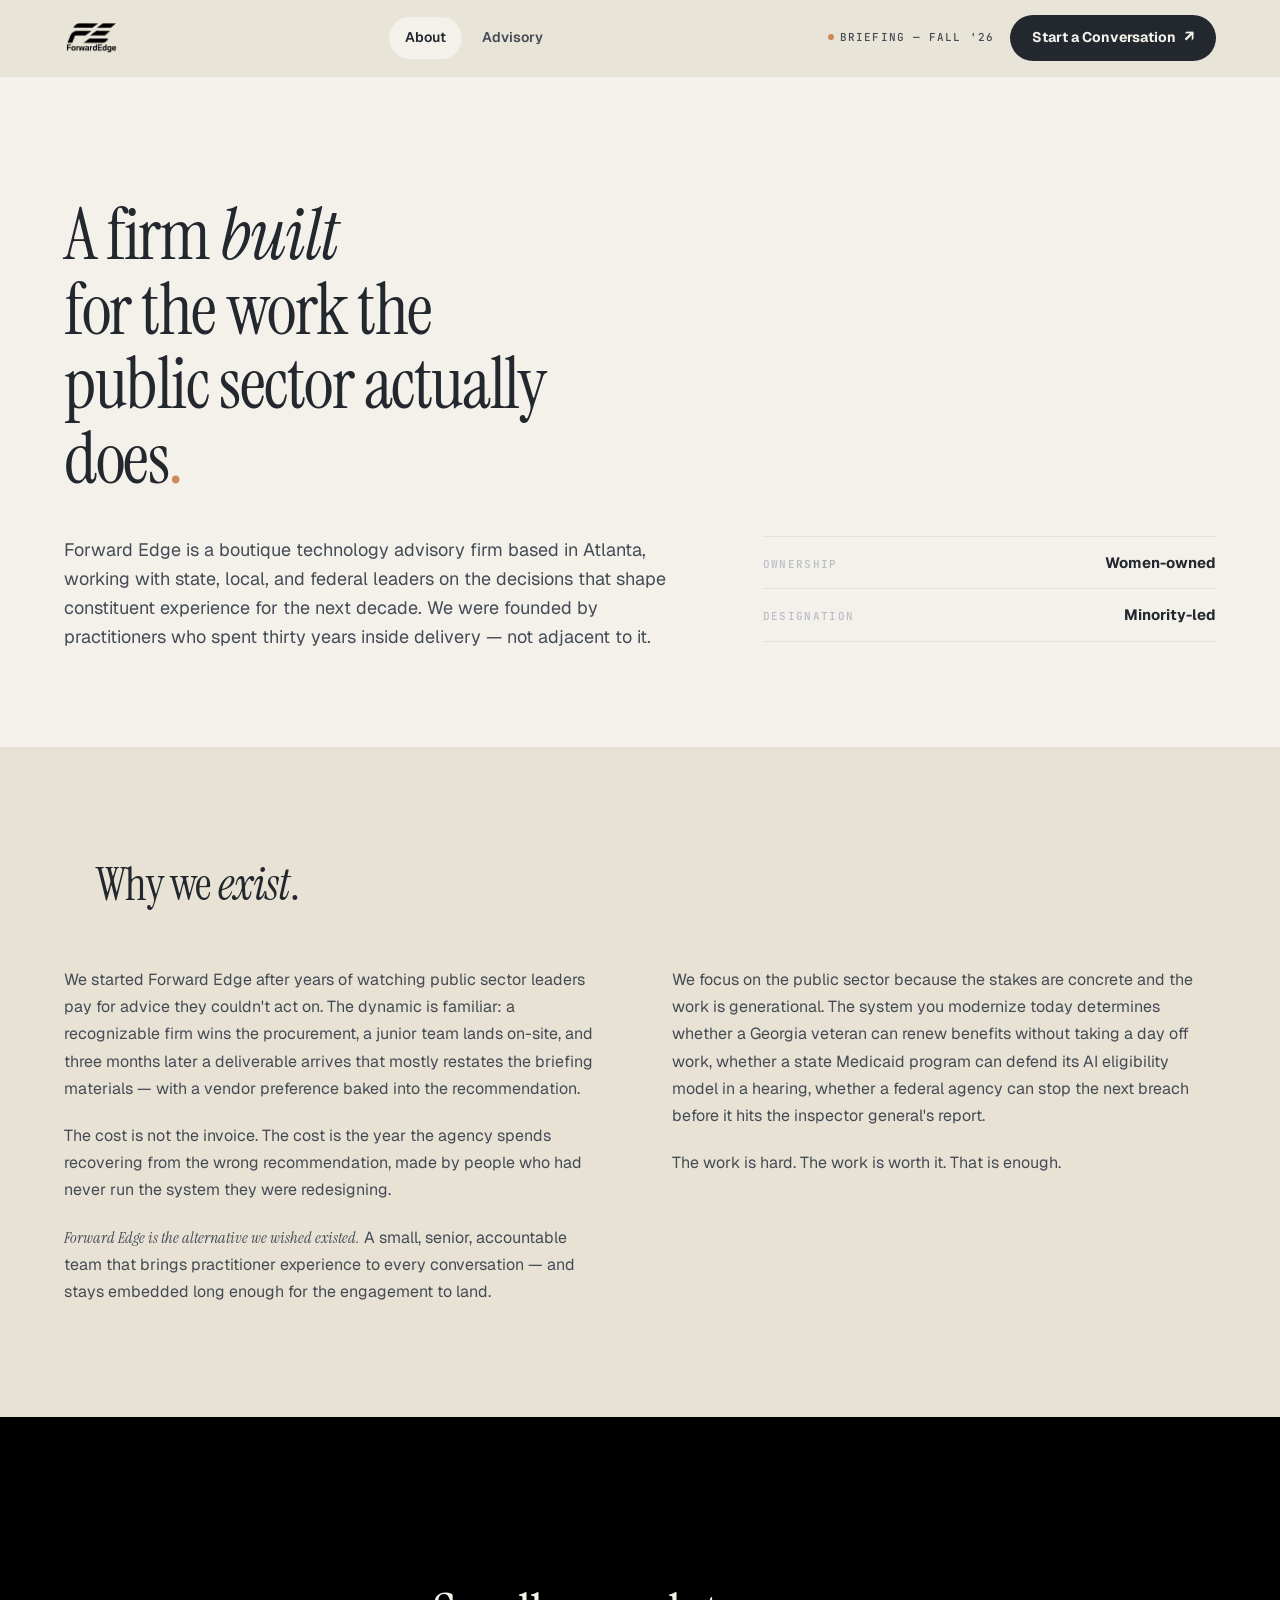
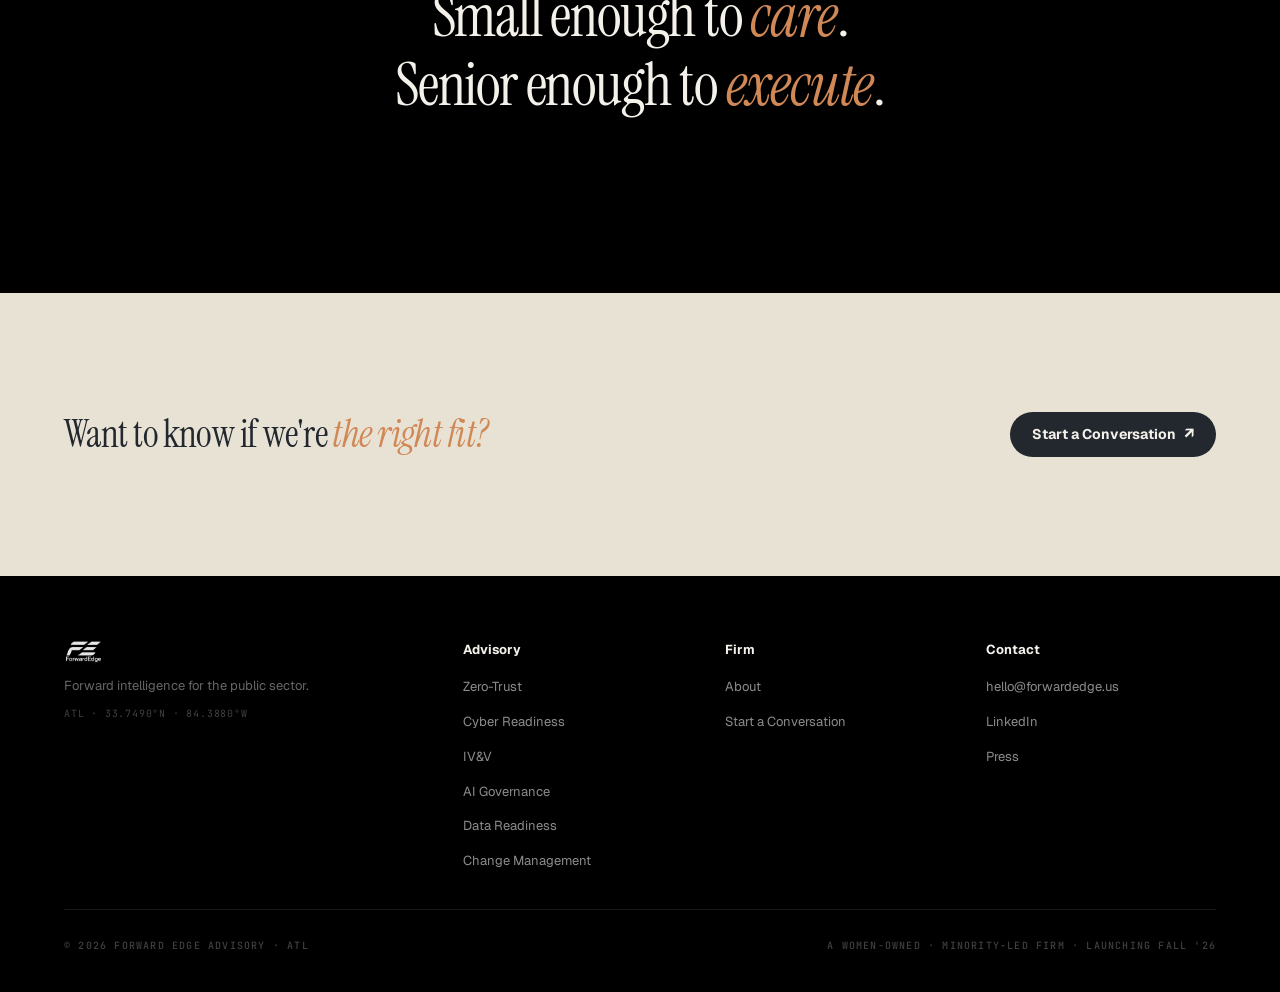
==== about.html @ fe89b639 "Add About page; point homepage About link to about.html" ====
<!doctype html>
<html lang="en">
<head>
<meta charset="utf-8" />
<meta name="viewport" content="width=device-width, initial-scale=1" />
<title>About · Forward Edge</title>
<link rel="icon" href="assets/fe-mark-black.png" />
<link rel="preconnect" href="https://fonts.googleapis.com" />
<link rel="preconnect" href="https://fonts.gstatic.com" crossorigin />
<link href="https://fonts.googleapis.com/css2?family=Instrument+Serif:ital@0;1&family=Geist:wght@400;500;600;700&family=JetBrains+Mono:wght@400;500;600&display=swap" rel="stylesheet" />
<link rel="stylesheet" href="styles.css" />
</head>
<body>

<header class="nav">
  <div class="container nav-inner">
    <a class="nav-brand" href="index.html" aria-label="Forward Edge — home">
      <img src="assets/fe-lockup-black.png" alt="Forward Edge" />
    </a>
    <nav class="nav-links" aria-label="Primary">
      <a href="about.html" class="is-current">About</a>
      <a href="advisory.html">Advisory</a>
 <!--    <a href="how-we-work.html">Approach</a>
      <a href="insights.html">Insights</a> -->
    </nav>
    <div class="nav-cta">
      <span class="nav-status"><span class="dot-edge"></span>Briefing — Fall '26</span>
      <a class="btn btn-primary" href="contact.html">Start a Conversation<span class="btn-arrow">↗</span></a>
      <button class="nav-toggle" aria-label="Open menu">☰</button>
    </div>
  </div>
</header>

<section class="page-hero">
  <div class="container">
    <div class="meta">
    <!--  <span class="eyebrow">About Forward Edge</span>
      <span class="mono">FE — 100 · WHO WE ARE</span> -->
    </div>
    <h1>A firm <em>built</em><br/>for the work the<br/>public sector actually does<span class="stop">.</span></h1>
    <div class="deck">
      <p>
        Forward Edge is a boutique technology advisory firm based in Atlanta, working with state, local,
        and federal leaders on the decisions that shape constituent experience for the next decade.
        We were founded by practitioners who spent thirty years inside delivery &mdash; not adjacent to it.
      </p>
      <div class="side">
      <!--  <div><span class="mono">Based</span><span class="val">Atlanta, GA</span></div> -->
        <div><span class="mono">Ownership</span><span class="val">Women-owned</span></div>
        <div><span class="mono">Designation</span><span class="val">Minority-led</span></div>
    <!--    <div><span class="mono">Designation</span><span class="val">Minority-led</span></div> -->
      </div>
    </div>
  </div>
</section>

<!-- Story / why we exist -->
<section class="section-pad surface-stone">
  <div class="container">
    <div class="section-head reveal">
      <span class="num"></span>
      <div>
        <h2>Why we <em>exist</em>.</h2>
      </div>
    </div>
    <div class="cols-2 reveal">
      <div class="prose">
        <p>We started Forward Edge after years of watching public sector leaders pay for advice they couldn't act on. The dynamic is familiar: a recognizable firm wins the procurement, a junior team lands on-site, and three months later a deliverable arrives that mostly restates the briefing materials &mdash; with a vendor preference baked into the recommendation.</p>
        <p>The cost is not the invoice. The cost is the year the agency spends recovering from the wrong recommendation, made by people who had never run the system they were redesigning.</p>
        <p><span class="serif-i">Forward Edge is the alternative we wished existed.</span> A small, senior, accountable team that brings practitioner experience to every conversation &mdash; and stays embedded long enough for the engagement to land.</p>
      </div>
      <div class="prose">
        <p>We focus on the public sector because the stakes are concrete and the work is generational. The system you modernize today determines whether a Georgia veteran can renew benefits without taking a day off work, whether a state Medicaid program can defend its AI eligibility model in a hearing, whether a federal agency can stop the next breach before it hits the inspector general's report.</p>
        <p>The work is hard. The work is worth it. That is enough.</p>
      </div>
    </div>
  </div>
</section>

<!-- Editorial photo -->
<!-- <section class="section-pad-sm surface-black">
  <div class="container">
    <div class="photo cool reveal is-soft" style="aspect-ratio: 21/9; border-radius: var(--r-md);"><img src="assets/photos/about-hero-2.jpg" alt="" class="photo-img" />
      <span class="placeholder-tag">Photo · 21:9 · gov interior, architectural</span>
     <div class="photo-mark"><div class="photo-mark-wrap"><span class="ring">photo</span></div></div> <div class="photo-mark">
        <div class="photo-mark-wrap">
          <span class="ring">photo</span>
          <span class="sub">Replace with architectural · interior · no people</span>
        </div>
      </div>
      <div class="caption">
        <span>Forward Edge keeps a small footprint —<br/>in Atlanta, in your agency, in your inbox.</span>
        <span class="mono" style="font-family: var(--font-mono); font-style: normal; font-size: 11px; letter-spacing: .14em; color: rgba(244,241,235,.7);">ATL · HQ</span>
      </div>
    </div>
  </div>
</section> -->

<!-- The people -->
<!--
<section class="section-pad surface-stone">
  <div class="container">
    <div class="section-head reveal">
      <span class="num">/ 02 THE TEAM</span>
      <div>
        <h2>Senior names on <em>every</em> engagement.</h2>
        <p class="deck">
          We do not hand projects to junior consultants. The partner who scoped the work is the partner who runs it &mdash; and the partner whose name is on the memo.
        </p>
      </div>
    </div>

    <div class="team reveal">
      <article class="team-card">
        <div class="team-photo photo warm"><span class="placeholder-tag">Portrait</span><div class="photo-mark"><div class="photo-mark-wrap"><span class="ring">photo</span></div></div></div>
        <div class="team-info">
          <h3 class="name">TBA</h3>
          <p class="role">FOUNDER · CEO</p>
          <p>Three decades inside public sector delivery, including statewide modernization programs and large-scale technology procurements.</p>
        </div>
      </article>
      <article class="team-card">
        <div class="team-photo photo cool"><span class="placeholder-tag">Portrait</span><div class="photo-mark"><div class="photo-mark-wrap"><span class="ring">photo</span></div></div></div>
        <div class="team-info">
          <h3 class="name">TBA</h3>
          <p class="role">FOUNDER · COO</p>
          <p>Operator-led delivery, enterprise transformation programs, and the procurement playbook agencies actually need.</p>
        </div>
      </article>
      <article class="team-card">
        <div class="team-photo photo atmospheric"><span class="placeholder-tag">Portrait</span><div class="photo-mark"><div class="photo-mark-wrap"><span class="ring">photo</span></div></div></div>
        <div class="team-info">
          <h3 class="name">TBA</h3>
          <p class="role">CIO ADVISOR</p>
          <p>Enterprise architecture, IT governance, and product management oversight on multi-billion-dollar technology portfolios.</p>
        </div>
      </article>
      <article class="team-card">
        <div class="team-photo photo architectural"><span class="placeholder-tag">Portrait</span><div class="photo-mark"><div class="photo-mark-wrap"><span class="ring">photo</span></div></div></div>
        <div class="team-info">
          <h3 class="name">TBA</h3>
          <p class="role">CSO ADVISOR</p>
          <p>Senior public health operations, federal policy, and large-scale grants and program leadership.</p>
        </div>
      </article>
    </div>
  </div>
</section>
-->

<!-- Manifesto dark break -->
<section class="manifesto">
  <div class="container">
    <div class="manifesto-meta">
 <!--     <span class="mono">— FIRM POSTURE</span>
      <span class="mono">FE-100 / 02</span> -->
    </div>
    <h2>
      Small enough to <em>care</em>.<br/>
      Senior enough to <em>execute</em>.
    </h2>
    <div class="manifesto-foot">
 <!--     <span class="attr">— A FORWARDEDGE POSITION</span>
      <a href="contact.html"><span class="arrow-circle">↗</span></a> -->
    </div>
  </div>
</section>

<!-- End CTA -->
<section class="section-pad surface-stone">
  <div class="container end-cta">
    <div class="row reveal">
      <h3>Want to know if we're <em>the right fit?</em></h3>
      <a class="btn btn-primary" href="contact.html">Start a Conversation<span class="btn-arrow">↗</span></a>
    </div>
  </div>
</section>

<!-- Footer -->
<footer class="footer">
  <div class="container">
    <div class="footer-cols">
      <div class="footer-col footer-brand">
        <img src="assets/fe-lockup-black.png" alt="Forward Edge" />
        <p>Forward intelligence for the public sector.</p>
        <div class="footer-coords">ATL · 33.7490°N · 84.3880°W</div>
      </div>
      <div class="footer-col">
        <h4>Advisory</h4>
        <ul>
          <li><a href="advisory.html#zero-trust">Zero-Trust</a></li>
          <li><a href="advisory.html#cyber">Cyber Readiness</a></li>
          <li><a href="advisory.html#ivv">IV&amp;V</a></li>
          <li><a href="advisory.html#ai-gov">AI Governance</a></li>
          <li><a href="advisory.html#data">Data Readiness</a></li>
          <li><a href="advisory.html#change">Change Management</a></li>
        </ul>
      </div>
      <div class="footer-col">
        <h4>Firm</h4>
        <ul>
          <li><a href="about.html">About</a></li>
        <!--  <li><a href="how-we-work.html">How we work</a></li>
          <li><a href="insights.html">Insights</a></li> -->
          <li><a href="contact.html">Start a Conversation</a></li>
        </ul>
      </div>
      <div class="footer-col">
        <h4>Contact</h4>
        <ul>
          <li><a href="mailto:hello@forwardedge.co">hello@forwardedge.us</a></li>
          <li><a href="#">LinkedIn</a></li>
          <li><a href="#">Press</a></li>
        </ul>
      </div>
    </div>
    <div class="footer-base">
      <span class="mono">© 2026 Forward Edge Advisory · ATL</span>
      <span class="mono">A WOMEN-OWNED · MINORITY-LED FIRM · LAUNCHING FALL '26</span>
    </div>
  </div>
</footer>

<script src="script.js"></script>
</body>
</html>
---- styles.css ----
/* ── Tokens (shared with index.html) ── */
:root {
  --color-navy:      #23282F;
  --color-navy-deep: #000000;
  --color-navy-mid:  #444B55;
  --color-white:     #F4F1EB;
  --color-fog:       #F4F1EB;
  --color-cloud:     #E8E2D5;
  --color-sand:      #D7CDB9;
  --color-slate:     #444B55;
  --color-mist:      #B8BEC7;
  --color-gold:      #D08856;
  --color-gold-deep: #A86635;

  --font-display: "Instrument Serif", Georgia, serif;
  --font-sans:    "Geist", system-ui, -apple-system, sans-serif;
  --font-mono:    "JetBrains Mono", ui-monospace, Menlo, monospace;

  --r-sm: 6px;
  --r-md: 14px;
  --r-pill: 9999px;

  --shadow-card:  0 1px 0 rgba(0,0,0,.04), 0 18px 40px -20px rgba(6,18,38,.25);
  --shadow-hover: 0 2px 0 rgba(0,0,0,.06), 0 30px 60px -28px rgba(6,18,38,.35);

  --container: 1280px;
  --gutter: clamp(20px, 5vw, 72px);
}

*, *::before, *::after { box-sizing: border-box; margin: 0; padding: 0; }
html, body {
  background: var(--color-white);
  color: var(--color-navy);
  font-family: var(--font-sans);
  font-size: 16px;
  line-height: 1.55;
  -webkit-font-smoothing: antialiased;
  -moz-osx-font-smoothing: grayscale;
}
img { max-width: 100%; display: block; }
a { color: inherit; text-decoration: none; }
::selection { background: var(--color-gold); color: var(--color-navy-deep); }

.container { max-width: var(--container); margin: 0 auto; padding: 0 var(--gutter); }

.mono {
  font-family: var(--font-mono);
  font-size: 11px;
  font-weight: 500;
  letter-spacing: 0.12em;
  text-transform: uppercase;
  color: var(--color-mist);
}
.eyebrow {
  font-family: var(--font-mono);
  font-size: 12px;
  font-weight: 600;
  letter-spacing: 0.14em;
  text-transform: uppercase;
  color: var(--color-gold-deep);
}
.dot-edge { display: inline-block; width: 6px; height: 6px; border-radius: 50%; background: var(--color-gold); margin-right: 6px; position: relative; top: -1px; }
em { font-style: italic; }
.stop { color: var(--color-gold); }
.serif-i { font-family: var(--font-display); font-style: italic; }

/* ── Buttons ── */
.btn {
  display: inline-flex;
  align-items: center;
  gap: 8px;
  padding: 12px 22px;
  font-family: var(--font-sans);
  font-size: 14px;
  font-weight: 700;
  border-radius: var(--r-pill);
  border: none;
  cursor: pointer;
  transition: background .15s, transform .15s, border-color .15s;
  text-decoration: none;
  white-space: nowrap;
}
.btn-primary { background: var(--color-navy); color: var(--color-white); }
.btn-primary:hover { background: var(--color-navy-mid); transform: translateY(-1px); }
.btn-arrow { font-size: 16px; line-height: 1; }

/* ── Nav ── */
.nav {
  position: sticky;
  top: 0;
  z-index: 100;
  background: rgba(232,226,213,0.88);
  backdrop-filter: saturate(140%) blur(14px);
  -webkit-backdrop-filter: saturate(140%) blur(14px);
  border-bottom: 1px solid var(--color-cloud);
}
.nav-inner {
  display: flex;
  align-items: center;
  justify-content: space-between;
  height: 76px;
  gap: 24px;
}
.nav-brand img { height: 34px; width: auto; }
.nav-links {
  display: flex;
  align-items: center;
  gap: 4px;
}
.nav-links a {
  font-size: 14px;
  font-weight: 600;
  color: var(--color-slate);
  padding: 10px 16px;
  border-radius: var(--r-pill);
  transition: color .15s, background .15s;
}
.nav-links a:hover,
.nav-links a.is-current { color: var(--color-navy); background: var(--color-fog); }
.nav-cta { display: flex; align-items: center; gap: 16px; }
.nav-status {
  display: inline-flex;
  align-items: center;
  font-family: var(--font-mono);
  font-size: 11px;
  font-weight: 500;
  letter-spacing: 0.10em;
  text-transform: uppercase;
  color: var(--color-slate);
  white-space: nowrap;
}
.nav-toggle {
  display: none;
  background: none;
  border: none;
  cursor: pointer;
  font-size: 20px;
  color: var(--color-navy);
  padding: 4px 8px;
}

/* ── Page hero ── */
.page-hero {
  padding: clamp(64px, 9vw, 112px) 0 clamp(56px, 8vw, 96px);
  border-bottom: 1px solid var(--color-cloud);
}
.page-hero .meta { min-height: 1px; margin-bottom: 8px; }
.page-hero h1 {
  font-family: var(--font-display);
  font-weight: 400;
  font-size: clamp(40px, 5.6vw, 72px);
  line-height: 1.04;
  letter-spacing: -0.02em;
  color: var(--color-navy);
  margin-bottom: 40px;
  max-width: 18ch;
}
.deck {
  display: grid;
  grid-template-columns: 1.4fr 1fr;
  gap: clamp(32px, 5vw, 64px);
  align-items: start;
}
.deck > p {
  font-size: clamp(16px, 1.5vw, 18px);
  color: var(--color-slate);
  line-height: 1.6;
  max-width: 56ch;
}
.side {
  display: flex;
  flex-direction: column;
  gap: 0;
  border-top: 1px solid var(--color-cloud);
}
.side > div {
  display: flex;
  align-items: baseline;
  justify-content: space-between;
  gap: 16px;
  padding: 14px 0;
  border-bottom: 1px solid var(--color-cloud);
}
.side .val { font-weight: 700; color: var(--color-navy); font-size: 15px; }

/* ── Section scaffolding ── */
.section-pad { padding: clamp(64px, 9vw, 112px) 0; }
.section-pad-sm { padding: clamp(32px, 5vw, 56px) 0; }
.surface-stone { background: var(--color-cloud); }
.surface-black { background: var(--color-navy-deep); }

.section-head {
  display: flex;
  align-items: flex-start;
  gap: 32px;
  margin-bottom: 48px;
}
.section-head .num {
  font-family: var(--font-mono);
  font-size: 11px;
  letter-spacing: 0.12em;
  text-transform: uppercase;
  color: var(--color-gold-deep);
  font-weight: 600;
  padding-top: 8px;
  flex-shrink: 0;
}
.section-head h2 {
  font-family: var(--font-display);
  font-weight: 400;
  font-size: clamp(30px, 3.6vw, 46px);
  letter-spacing: -0.02em;
  line-height: 1.08;
  color: var(--color-navy);
  margin-bottom: 8px;
}
.section-head .deck { display: block; font-size: 16px; color: var(--color-slate); max-width: 56ch; }

.cols-2 { display: grid; grid-template-columns: 1fr 1fr; gap: clamp(32px, 5vw, 64px); }
.prose p { font-size: 16px; color: var(--color-slate); line-height: 1.7; margin-bottom: 20px; }
.prose p:last-child { margin-bottom: 0; }

/* ── Manifesto ── */
.manifesto {
  padding: clamp(80px, 11vw, 140px) 0;
  background: var(--color-navy-deep);
  color: var(--color-white);
  text-align: center;
}
.manifesto-meta, .manifesto-foot {
  display: flex;
  align-items: center;
  justify-content: space-between;
  min-height: 1px;
}
.manifesto-meta { margin-bottom: 24px; }
.manifesto-foot { margin-top: 32px; }
.manifesto h2 {
  font-family: var(--font-display);
  font-weight: 400;
  font-size: clamp(32px, 5vw, 60px);
  line-height: 1.15;
  letter-spacing: -0.02em;
}
.manifesto h2 em { color: var(--color-gold); }
.manifesto .attr { font-family: var(--font-mono); font-size: 11px; letter-spacing: 0.1em; color: rgba(255,255,255,0.5); }
.arrow-circle {
  display: inline-flex;
  align-items: center;
  justify-content: center;
  width: 40px; height: 40px;
  border-radius: 50%;
  border: 1px solid rgba(255,255,255,0.3);
  color: var(--color-white);
}

/* ── End CTA ── */
.end-cta .row {
  display: flex;
  align-items: center;
  justify-content: space-between;
  gap: 24px;
  flex-wrap: wrap;
}
.end-cta h3 {
  font-family: var(--font-display);
  font-weight: 400;
  font-size: clamp(26px, 3.2vw, 38px);
  letter-spacing: -0.015em;
  color: var(--color-navy);
}
.end-cta h3 em { color: var(--color-gold); }

/* ── Photo / team scaffolding (used by sections currently commented out) ── */
.photo { position: relative; overflow: hidden; border-radius: var(--r-md); background: var(--color-navy); }
.photo-img { width: 100%; height: 100%; object-fit: cover; }
.placeholder-tag {
  position: absolute; top: 16px; left: 16px;
  font-family: var(--font-mono); font-size: 10px; letter-spacing: 0.1em; text-transform: uppercase;
  color: rgba(244,241,235,0.6); background: rgba(0,0,0,0.4); padding: 6px 10px; border-radius: var(--r-pill);
}
.photo-mark { position: absolute; inset: 0; display: flex; align-items: center; justify-content: center; }
.photo-mark-wrap { display: flex; flex-direction: column; align-items: center; gap: 6px; }
.ring {
  display: flex; align-items: center; justify-content: center;
  width: 64px; height: 64px; border-radius: 50%;
  border: 1px solid rgba(244,241,235,0.3);
  font-family: var(--font-mono); font-size: 10px; text-transform: uppercase; letter-spacing: 0.1em;
  color: rgba(244,241,235,0.7);
}
.photo-mark .sub { font-family: var(--font-mono); font-size: 10px; color: rgba(244,241,235,0.45); text-align: center; max-width: 220px; }
.caption {
  position: absolute; bottom: 16px; left: 16px; right: 16px;
  display: flex; align-items: flex-end; justify-content: space-between; gap: 16px;
  color: var(--color-white);
  font-family: var(--font-display); font-style: italic; font-size: 15px;
}
.team { display: grid; grid-template-columns: repeat(4, 1fr); gap: 20px; }
.team-card { background: var(--color-white); border-radius: var(--r-md); overflow: hidden; box-shadow: var(--shadow-card); }
.team-photo { aspect-ratio: 1; }
.team-info { padding: 20px 22px 26px; }
.team-info .name { font-family: var(--font-display); font-size: 20px; font-weight: 400; margin-bottom: 4px; }
.team-info .role { font-family: var(--font-mono); font-size: 10px; letter-spacing: 0.1em; text-transform: uppercase; color: var(--color-gold-deep); margin-bottom: 10px; }
.team-info p:last-child { font-size: 14px; color: var(--color-slate); line-height: 1.55; }

/* ── Footer ── */
.footer { padding: clamp(48px, 5vw, 72px) 0 clamp(24px, 3vw, 40px); background: var(--color-navy-deep); color: var(--color-white); }
.footer-cols {
  display: grid;
  grid-template-columns: 1.6fr 1fr 1fr 1fr;
  gap: 32px;
  padding-bottom: 36px;
  border-bottom: 1px solid rgba(255,255,255,0.1);
  margin-bottom: 28px;
}
.footer-brand img { height: 24px; width: auto; filter: brightness(0) invert(1); opacity: 0.9; margin-bottom: 12px; }
.footer-brand p { font-size: 13px; color: rgba(255,255,255,0.4); margin-bottom: 10px; }
.footer-coords { font-family: var(--font-mono); font-size: 10px; letter-spacing: 0.08em; color: rgba(255,255,255,0.25); }
.footer-col h4 { font-size: 13px; font-weight: 700; color: var(--color-white); margin-bottom: 14px; }
.footer-col ul { list-style: none; display: flex; flex-direction: column; gap: 10px; }
.footer-col a { font-size: 13px; color: rgba(255,255,255,0.55); transition: color .15s; }
.footer-col a:hover { color: var(--color-gold); }
.footer-base { display: flex; align-items: center; justify-content: space-between; gap: 16px; flex-wrap: wrap; }
.footer-base .mono { font-size: 10px; color: rgba(255,255,255,0.25); }

/* ── Scroll reveal ── */
.reveal { opacity: 0; transform: translateY(18px); transition: opacity 0.5s ease, transform 0.5s ease; }
.reveal.is-visible { opacity: 1; transform: translateY(0); }

/* ── Mobile nav (toggle target injected by script.js) ── */
.mobile-nav { display: none; position: fixed; inset: 0; z-index: 200; background: var(--color-navy); padding: 20px var(--gutter) 40px; flex-direction: column; }
.mobile-nav.open { display: flex; }
.mobile-nav-top { display: flex; justify-content: space-between; align-items: center; margin-bottom: 40px; }
.mobile-nav ul { list-style: none; display: flex; flex-direction: column; flex: 1; }
.mobile-nav ul li a { display: block; font-size: 26px; font-weight: 700; color: var(--color-white); padding: 16px 0; border-bottom: 1px solid rgba(255,255,255,0.12); }
.mobile-nav-cta { margin-top: 32px; }
.close-btn { background: none; border: none; cursor: pointer; font-size: 24px; color: var(--color-white); line-height: 1; }

/* ── Responsive ── */
@media (max-width: 900px) {
  .nav-links { display: none; }
  .nav-status { display: none; }
  .nav-toggle { display: flex; }
  .deck { grid-template-columns: 1fr; }
  .section-head { flex-direction: column; gap: 12px; }
  .cols-2 { grid-template-columns: 1fr; }
  .team { grid-template-columns: 1fr 1fr; }
  .footer-cols { grid-template-columns: 1fr 1fr; }
}
@media (max-width: 640px) {
  .end-cta .row { flex-direction: column; align-items: flex-start; }
  .team { grid-template-columns: 1fr; }
  .footer-cols { grid-template-columns: 1fr; }
  .footer-base { flex-direction: column; align-items: flex-start; gap: 8px; }
}
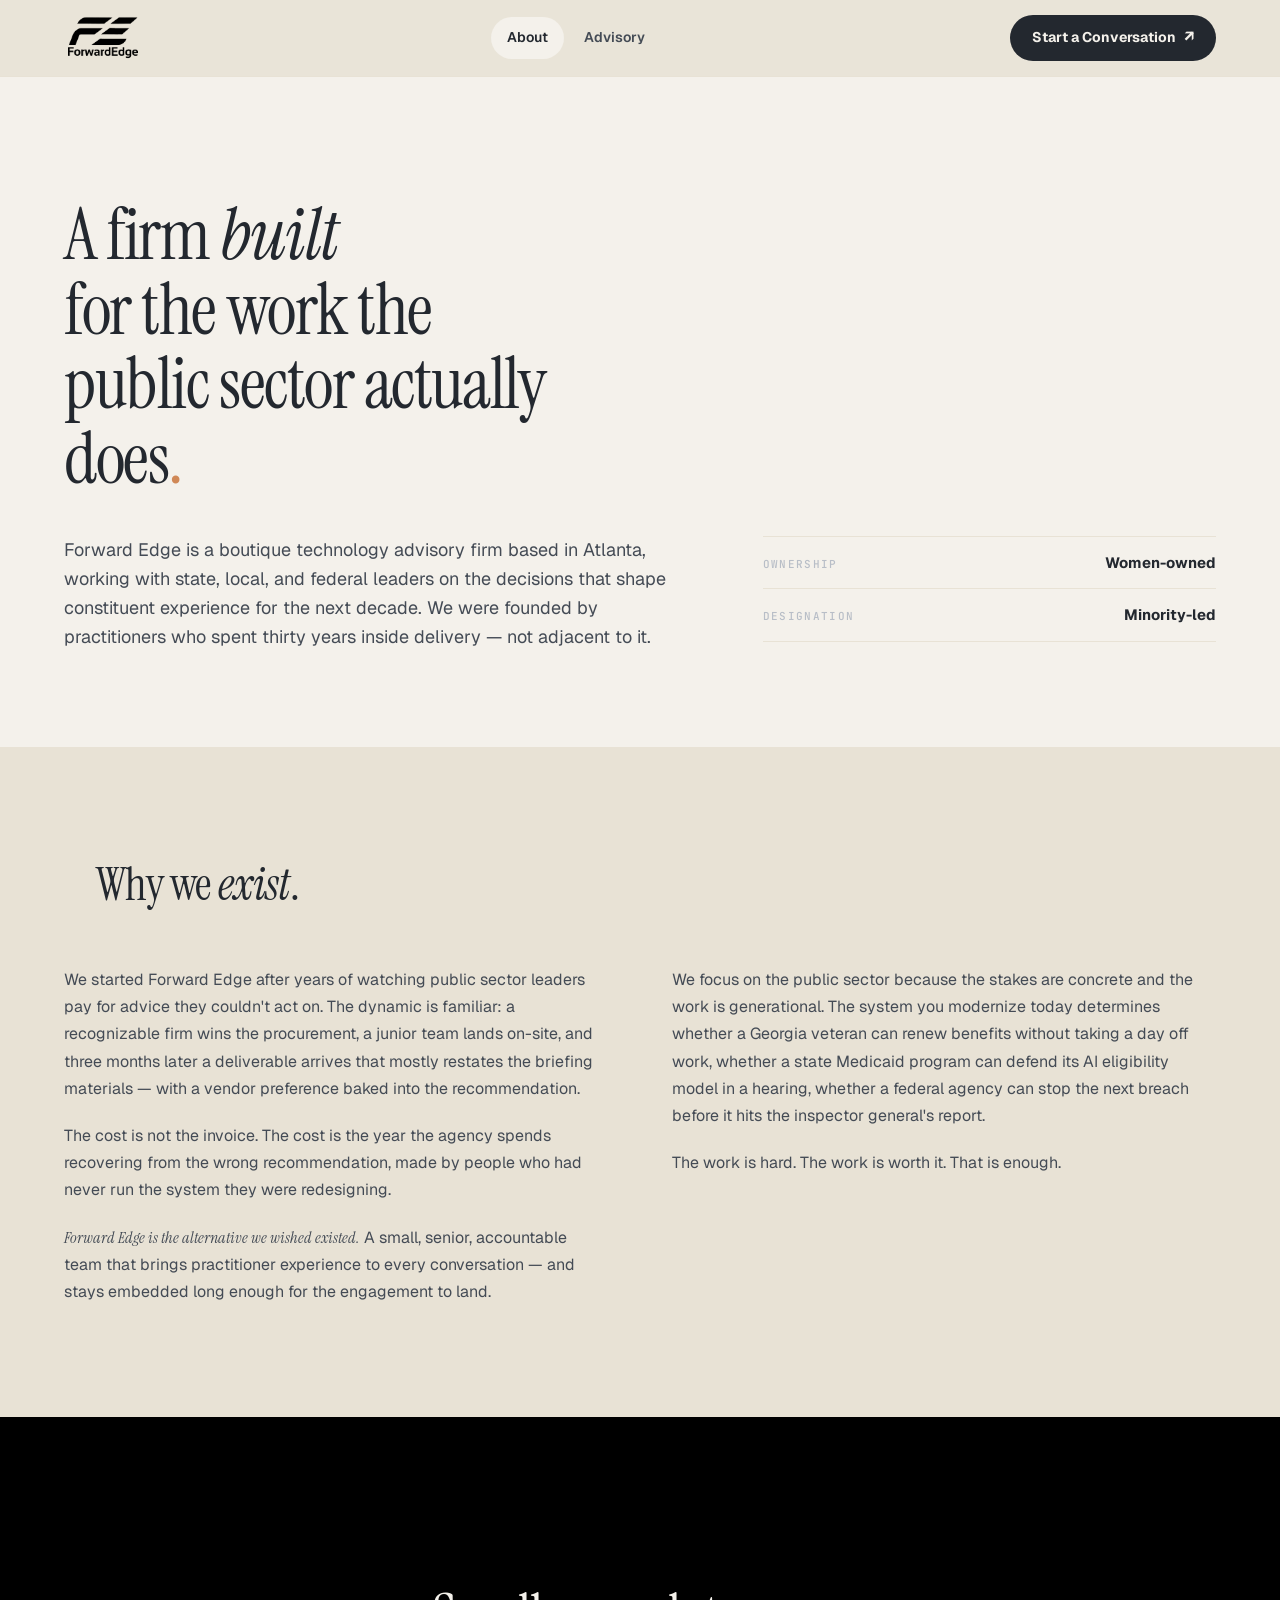
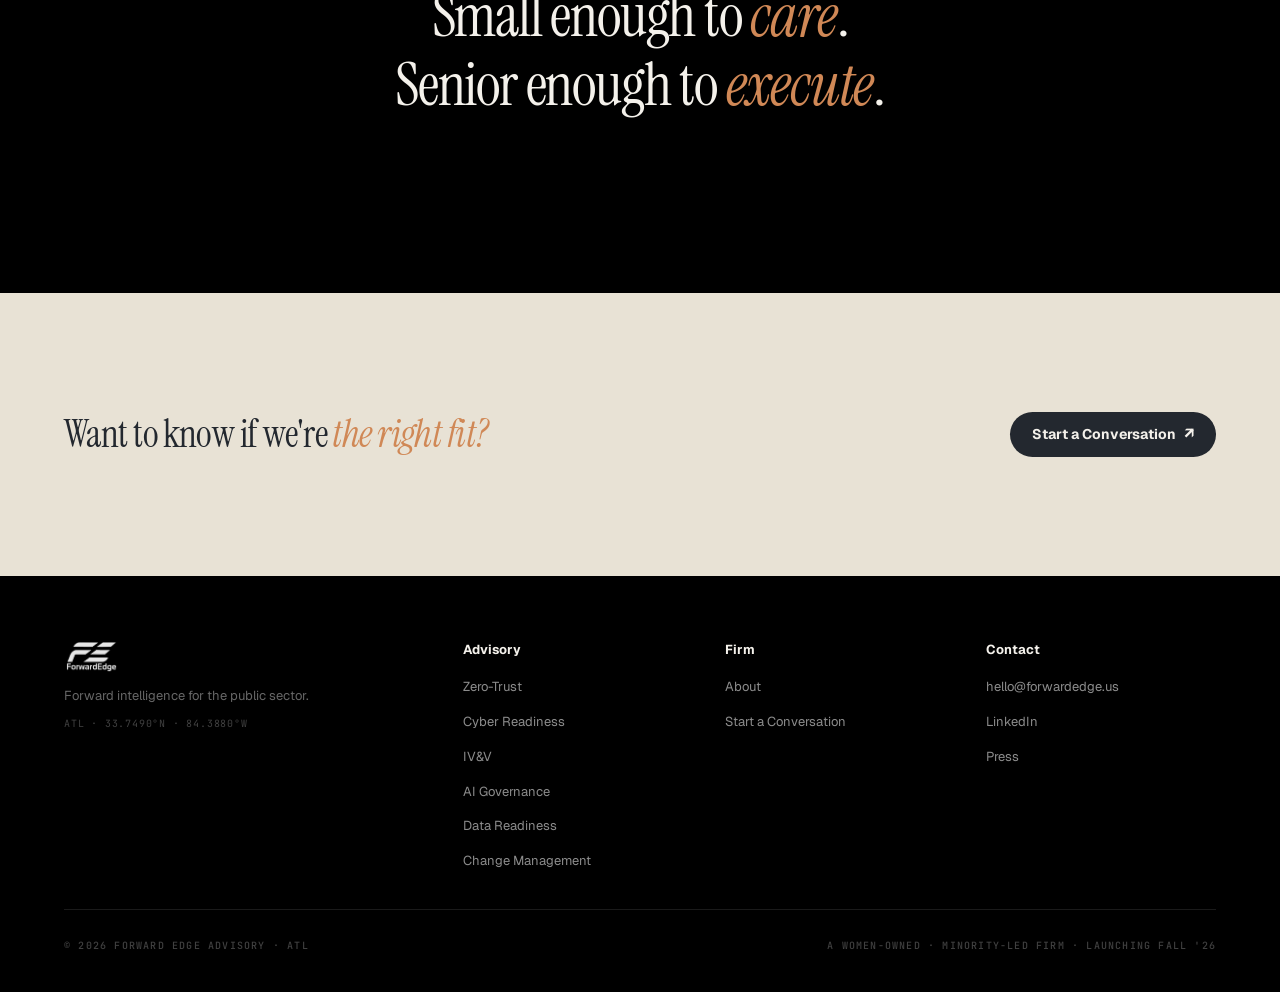
==== commit 0969ca42: "Remove Briefing — Fall '26 from about page nav for consistency" ====
--- a/about.html
+++ b/about.html
@@ -24,7 +24,6 @@
       <a href="insights.html">Insights</a> -->
     </nav>
     <div class="nav-cta">
-      <span class="nav-status"><span class="dot-edge"></span>Briefing — Fall '26</span>
       <a class="btn btn-primary" href="contact.html">Start a Conversation<span class="btn-arrow">↗</span></a>
       <button class="nav-toggle" aria-label="Open menu">☰</button>
     </div>
--- a/styles.css
+++ b/styles.css
@@ -23,6 +23,15 @@
   --shadow-card:  0 1px 0 rgba(0,0,0,.04), 0 18px 40px -20px rgba(6,18,38,.25);
   --shadow-hover: 0 2px 0 rgba(0,0,0,.06), 0 30px 60px -28px rgba(6,18,38,.35);
 
+  /* Legacy aliases — some page templates reference these names directly */
+  --color-paper:     var(--color-white);
+  --color-bone:      var(--color-cloud);
+  --color-black:     var(--color-navy);
+  --color-graphite:  var(--color-slate);
+  --color-edge:      var(--color-gold);
+  --color-edge-deep: var(--color-gold-deep);
+  --rule: 1px solid var(--color-cloud);
+
   --container: 1280px;
   --gutter: clamp(20px, 5vw, 72px);
 }
@@ -101,7 +110,7 @@
   height: 76px;
   gap: 24px;
 }
-.nav-brand img { height: 34px; width: auto; }
+.nav-brand img { height: 48px; width: auto; }
 .nav-links {
   display: flex;
   align-items: center;
@@ -313,7 +322,7 @@
   border-bottom: 1px solid rgba(255,255,255,0.1);
   margin-bottom: 28px;
 }
-.footer-brand img { height: 24px; width: auto; filter: brightness(0) invert(1); opacity: 0.9; margin-bottom: 12px; }
+.footer-brand img { height: 34px; width: auto; filter: brightness(0) invert(1); opacity: 0.9; margin-bottom: 12px; }
 .footer-brand p { font-size: 13px; color: rgba(255,255,255,0.4); margin-bottom: 10px; }
 .footer-coords { font-family: var(--font-mono); font-size: 10px; letter-spacing: 0.08em; color: rgba(255,255,255,0.25); }
 .footer-col h4 { font-size: 13px; font-weight: 700; color: var(--color-white); margin-bottom: 14px; }
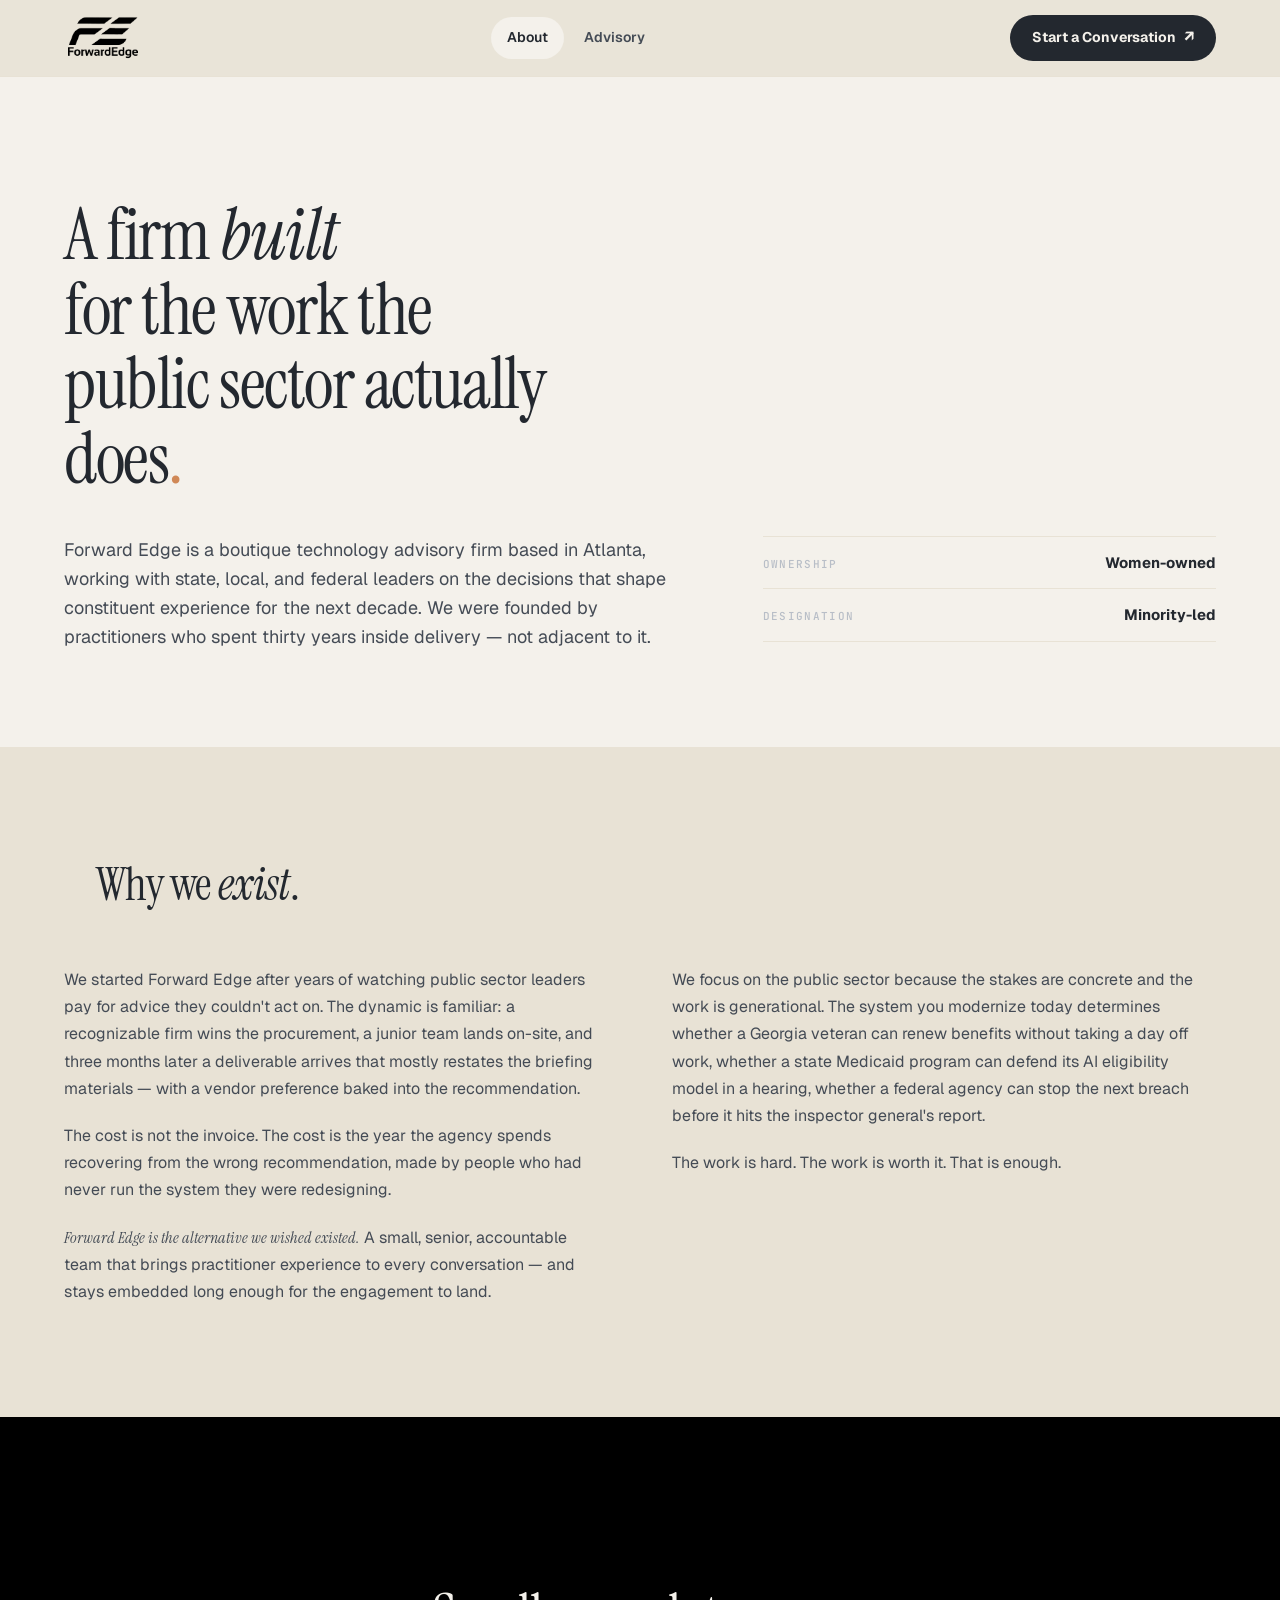
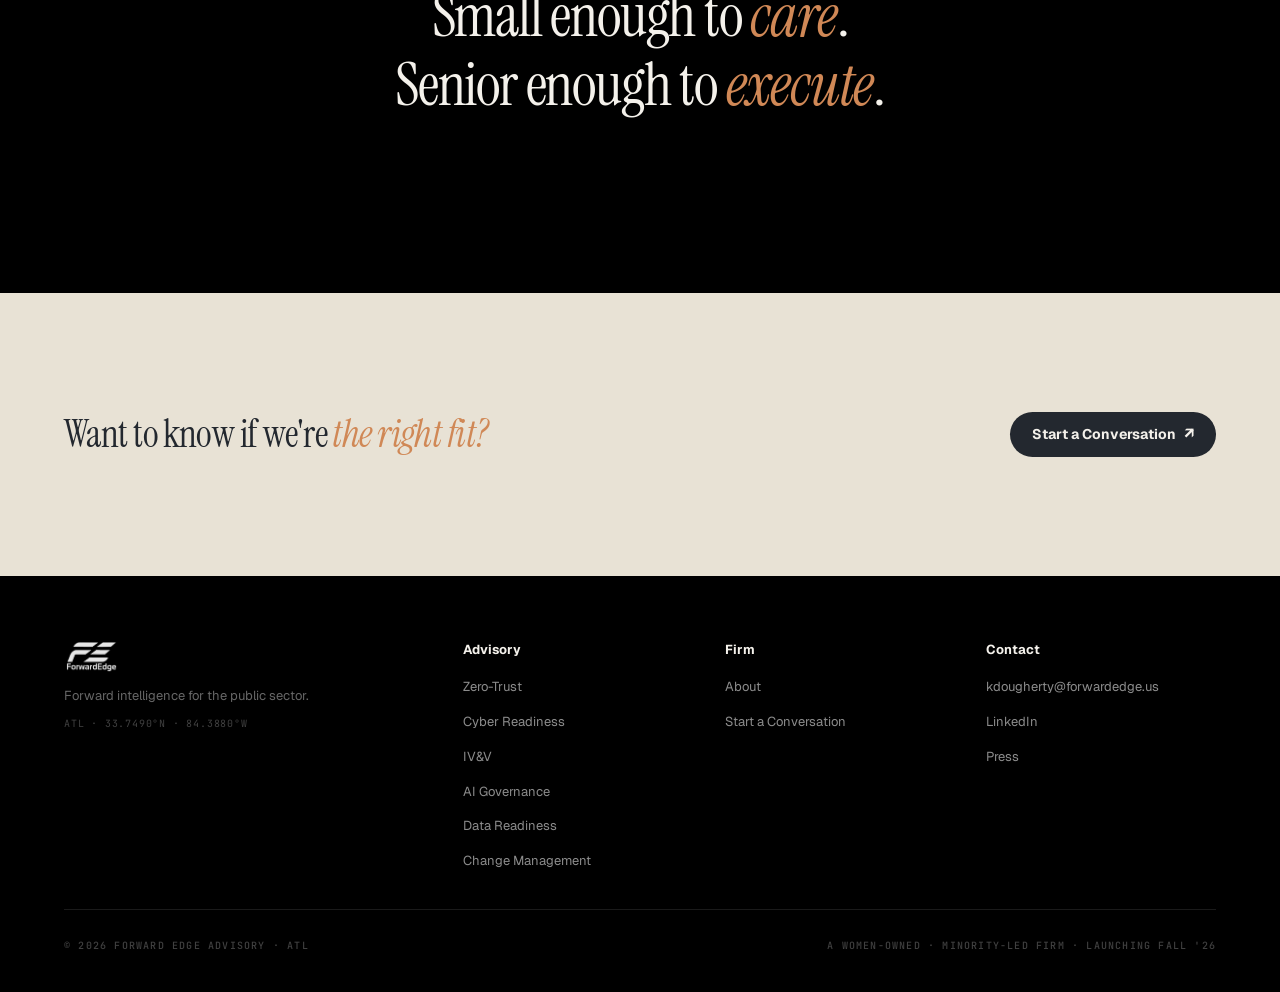
==== commit b1c21fc7: "Add Contact page with mailto-based form to kdougherty@forwardedge.us; point all Start a Conversation" ====
--- a/about.html
+++ b/about.html
@@ -207,7 +207,7 @@
       <div class="footer-col">
         <h4>Contact</h4>
         <ul>
-          <li><a href="mailto:hello@forwardedge.co">hello@forwardedge.us</a></li>
+          <li><a href="mailto:kdougherty@forwardedge.us">kdougherty@forwardedge.us</a></li>
           <li><a href="#">LinkedIn</a></li>
           <li><a href="#">Press</a></li>
         </ul>
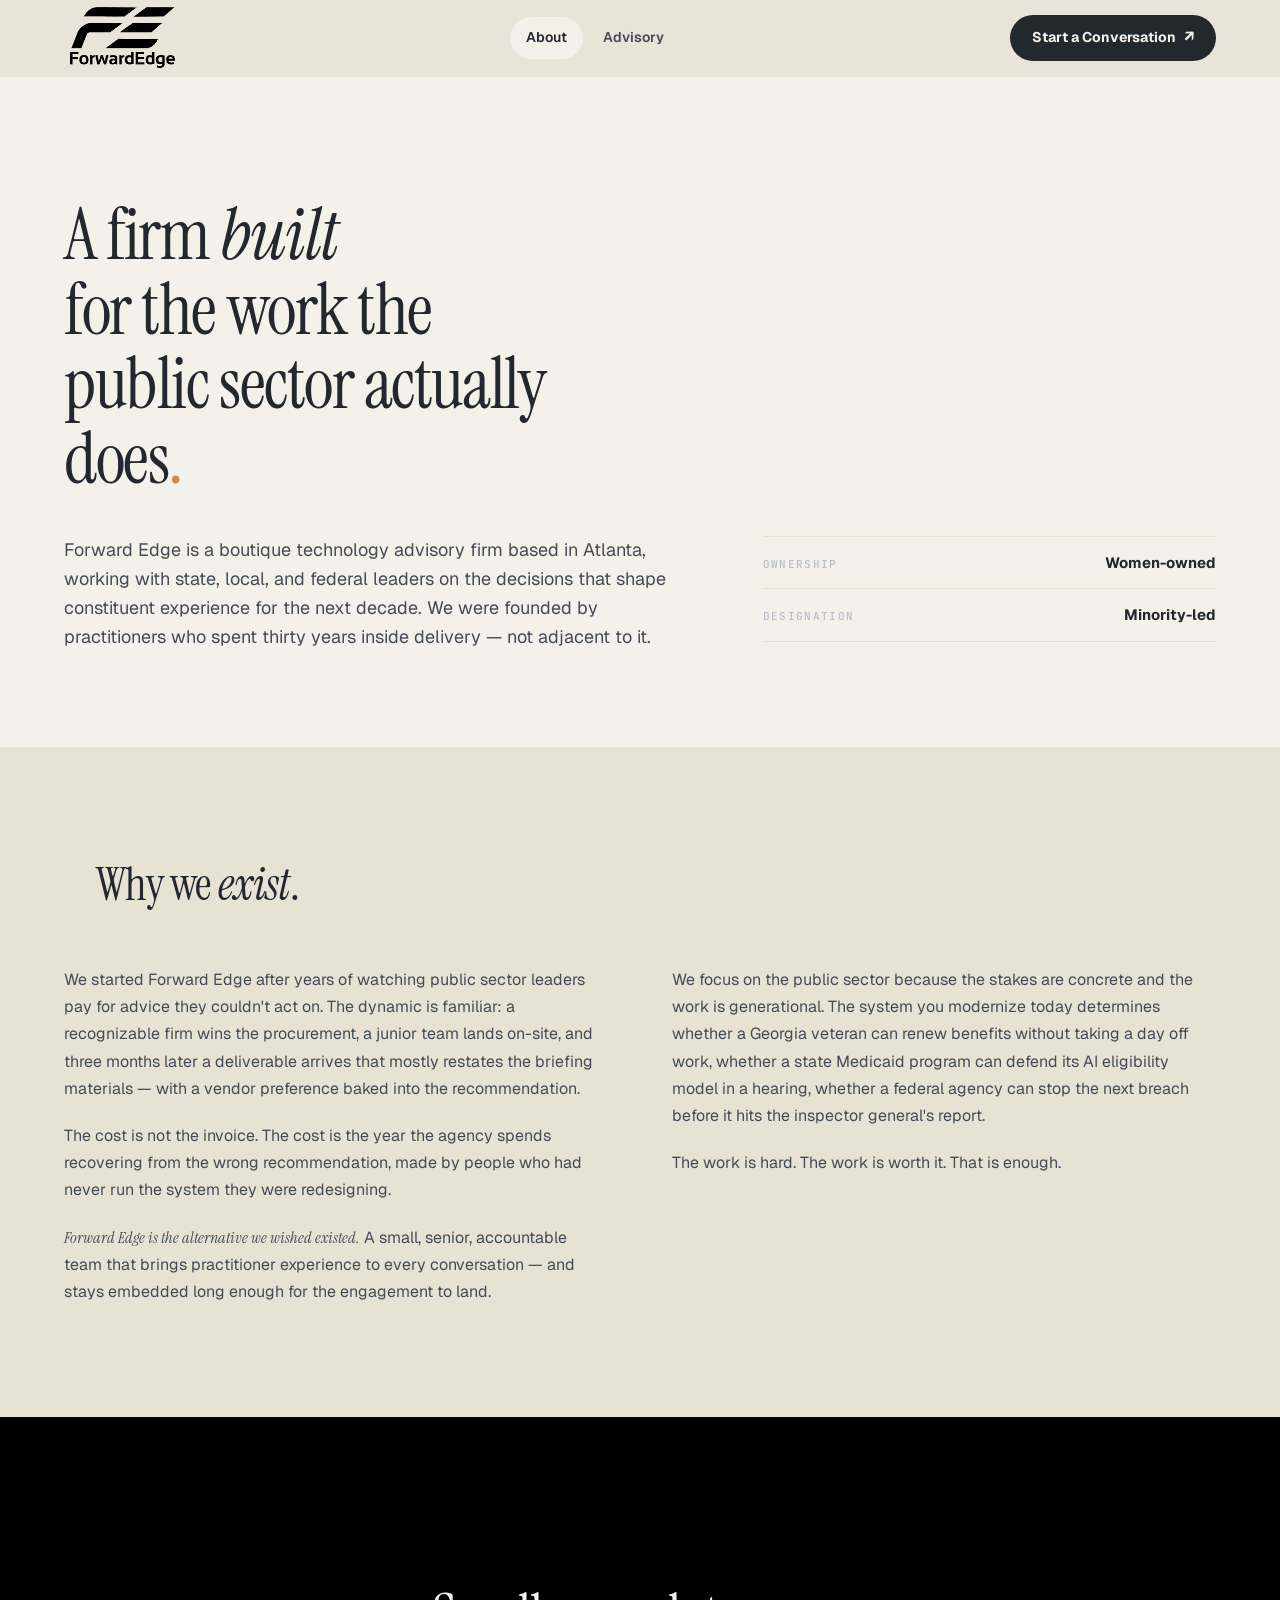
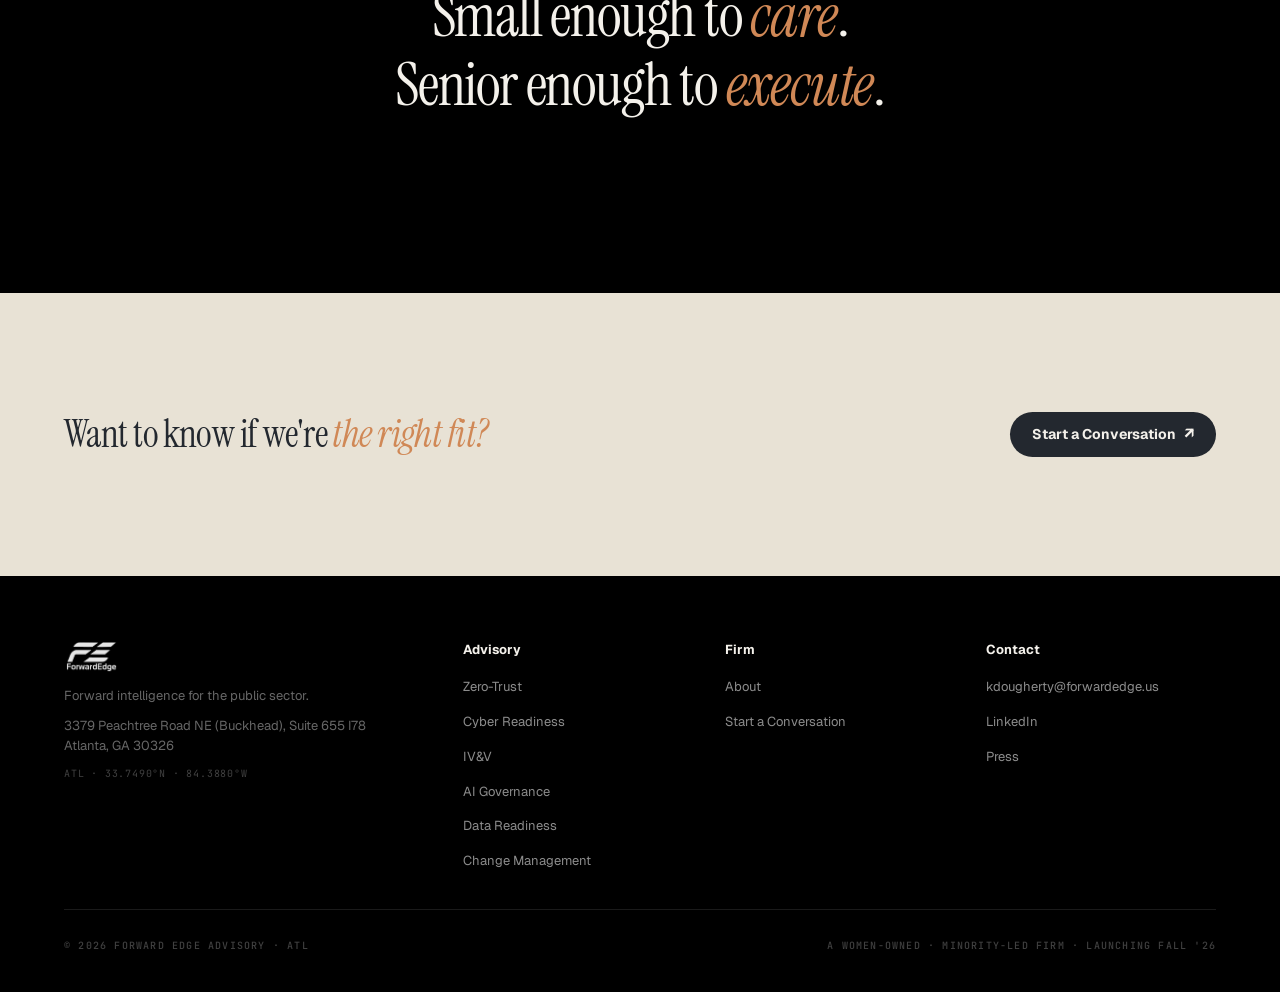
==== commit 2be34751: "Add Buckhead office address to footers and contact page" ====
--- a/about.html
+++ b/about.html
@@ -182,6 +182,7 @@
       <div class="footer-col footer-brand">
         <img src="assets/fe-lockup-black.png" alt="Forward Edge" />
         <p>Forward intelligence for the public sector.</p>
+        <p>3379 Peachtree Road NE (Buckhead), Suite 655 I78<br>Atlanta, GA 30326</p>
         <div class="footer-coords">ATL · 33.7490°N · 84.3880°W</div>
       </div>
       <div class="footer-col">
--- a/styles.css
+++ b/styles.css
@@ -110,7 +110,7 @@
   height: 76px;
   gap: 24px;
 }
-.nav-brand img { height: 48px; width: auto; }
+.nav-brand img { height: 72px; width: auto; }
 .nav-links {
   display: flex;
   align-items: center;
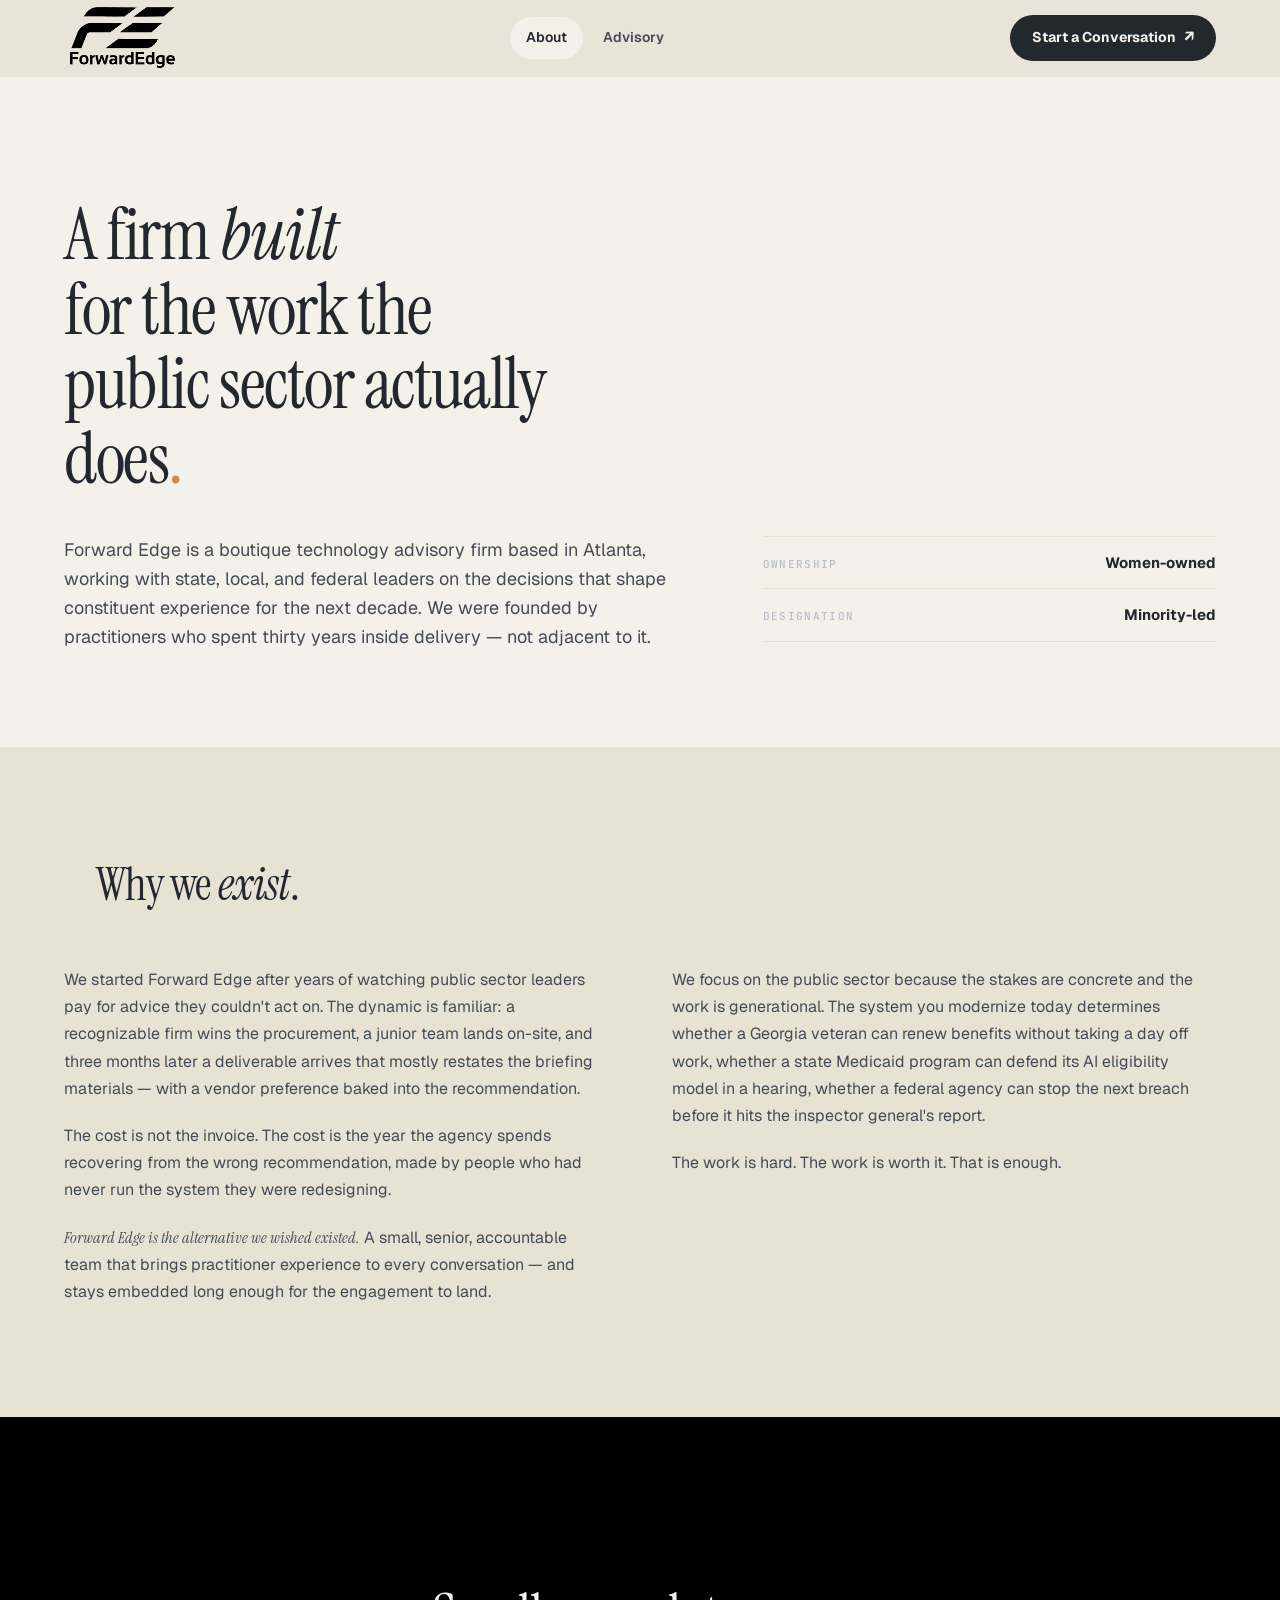
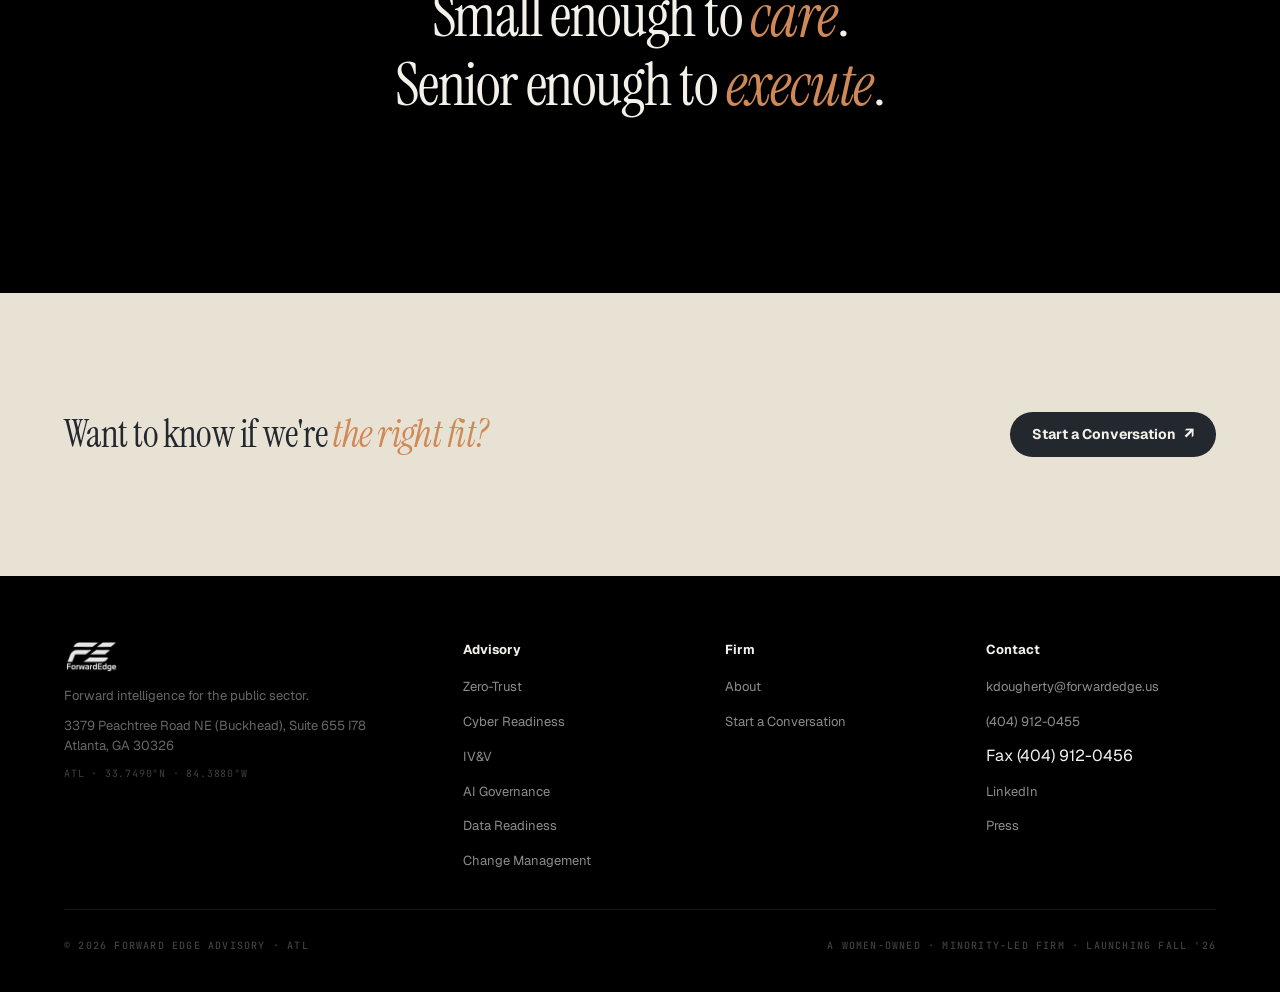
==== commit f29db035: "Add phone (404) 912-0455 and fax (404) 912-0456 to footers and contact page" ====
--- a/about.html
+++ b/about.html
@@ -209,6 +209,8 @@
         <h4>Contact</h4>
         <ul>
           <li><a href="mailto:kdougherty@forwardedge.us">kdougherty@forwardedge.us</a></li>
+          <li><a href="tel:+14049120455">(404) 912-0455</a></li>
+          <li>Fax (404) 912-0456</li>
           <li><a href="#">LinkedIn</a></li>
           <li><a href="#">Press</a></li>
         </ul>
